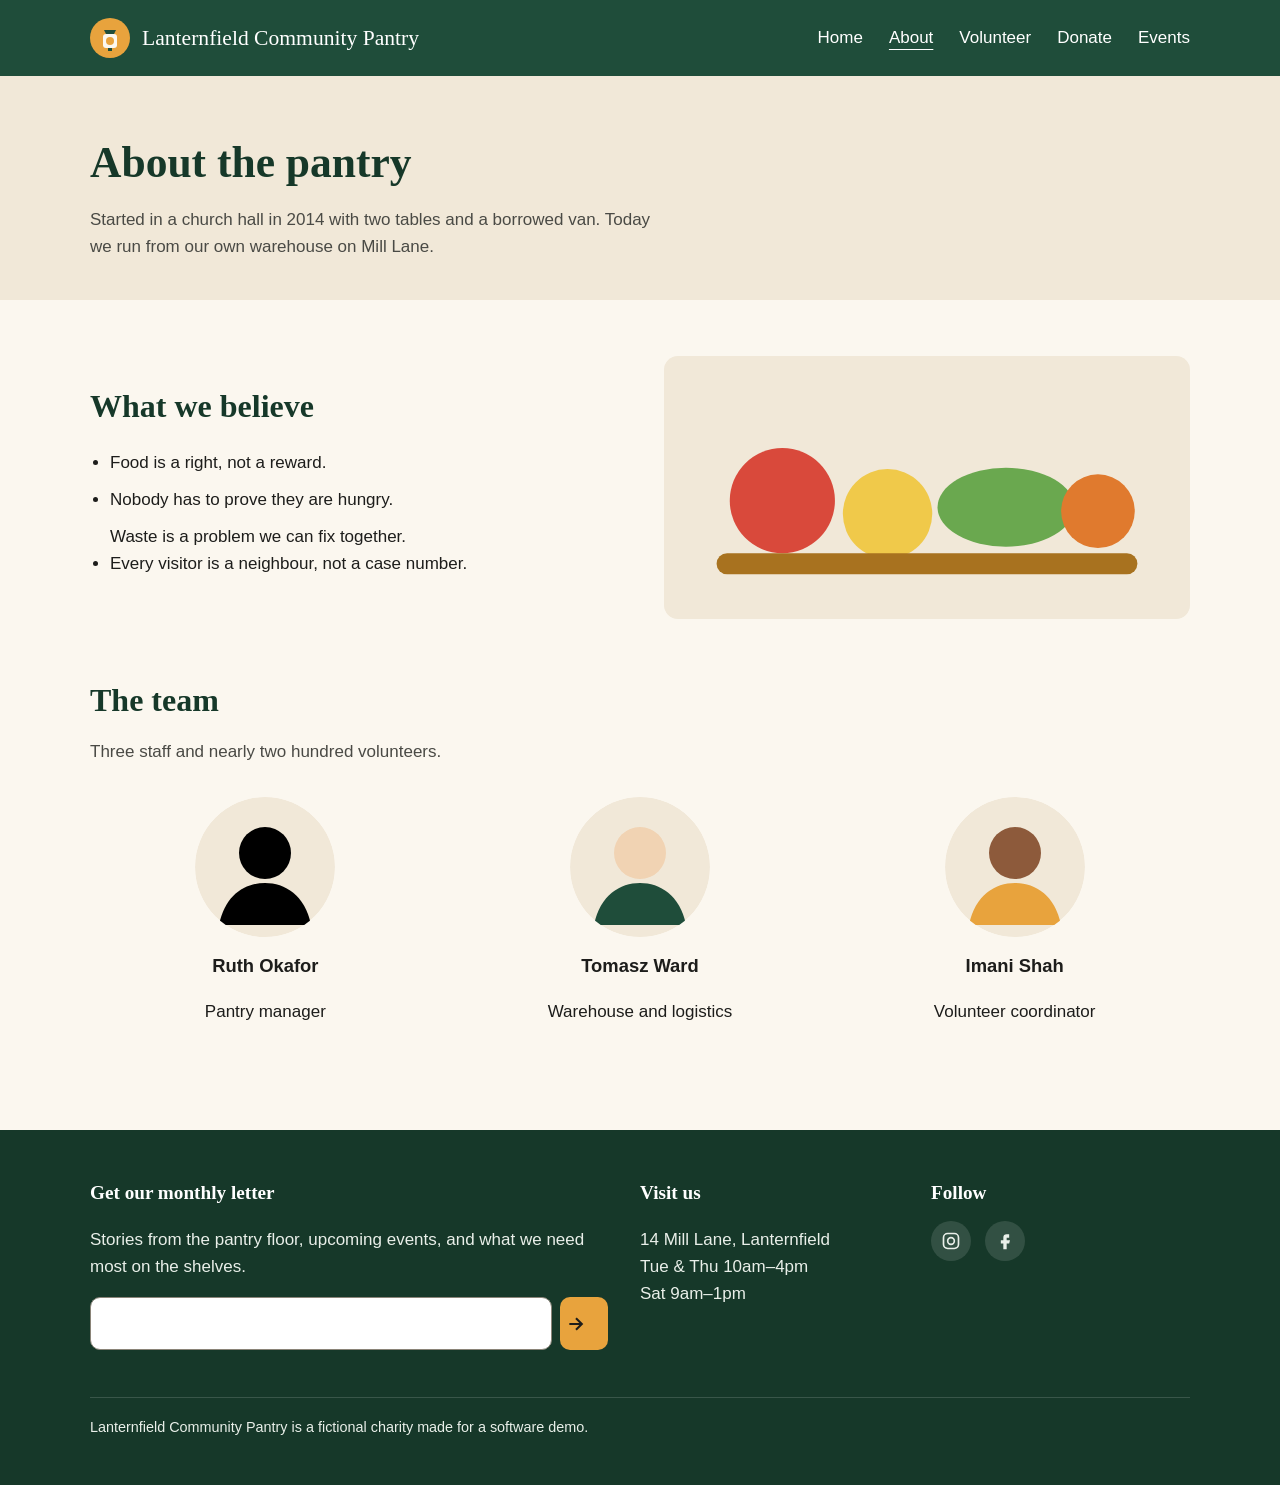
==== about.html @ 92d5aa12 "feat: add the demo charity site with known accessibility issues" ====
<!DOCTYPE html>
<html>
<head>
  <meta charset="utf-8">
  <meta name="viewport" content="width=device-width, initial-scale=1">
  <title>About us | Lanternfield Community Pantry</title>
  <link rel="stylesheet" href="css/styles.css">
</head>
<body>
  <header class="site-header">
    <div class="wrap">
      <a class="brand" href="index.html"><img src="img/logo.svg" alt=""> Lanternfield Community Pantry</a>
      <nav aria-label="Main">
        <ul class="nav">
          <li><a href="index.html">Home</a></li>
          <li><a href="about.html" aria-current="page">About</a></li>
          <li><a href="volunteer.html">Volunteer</a></li>
          <li><a href="donate.html">Donate</a></li>
          <li><a href="events.html">Events</a></li>
        </ul>
      </nav>
      <button class="menu-toggle" type="button" aria-label="Open menu">
        <svg width="24" height="24" viewBox="0 0 24 24" aria-hidden="true"><path d="M3 6h18M3 12h18M3 18h18" stroke="currentColor" stroke-width="2"/></svg>
      </button>
    </div>
  </header>
  <div class="page-hero">
    <div class="wrap">
      <h1>About the pantry</h1>
      <p>Started in a church hall in 2014 with two tables and a borrowed van. Today we run from our own warehouse on Mill Lane.</p>
    </div>
  </div>

  <div class="wrap" style="padding: 56px 0">
    <div class="split">
      <div>
        <h2>What we believe</h2>
        <ul class="values">
          <li>Food is a right, not a reward.</li>
          <li>Nobody has to prove they are hungry.</li>
          <div>Waste is a problem we can fix together.</div>
          <li>Every visitor is a neighbour, not a case number.</li>
        </ul>
      </div>
      <img src="img/produce.svg" alt="Fresh fruit and vegetables lined up on a table">
    </div>

    <h2 style="margin-top: 56px">The team</h2>
    <p class="lead">Three staff and nearly two hundred volunteers.</p>
    <div class="team">
      <div class="team-member"><img src="img/team-1.svg"><h3>Ruth Okafor</h3><p>Pantry manager</p></div>
      <div class="team-member"><img src="img/team-2.svg"><h3>Tomasz Ward</h3><p>Warehouse and logistics</p></div>
      <div class="team-member"><img src="img/team-3.svg" alt="Portrait of Imani Shah"><h3>Imani Shah</h3><p>Volunteer coordinator</p></div>
    </div>
  </div>
  <footer class="site-footer">
    <div class="wrap">
      <div>
        <h2>Get our monthly letter</h2>
        <p>Stories from the pantry floor, upcoming events, and what we need most on the shelves.</p>
        <form class="newsletter" action="#" method="post">
          <label class="visually-hidden" for="newsletter-email">Email address</label>
          <input id="newsletter-email" type="email" name="email" autocomplete="email">
          <button type="submit" aria-label="Subscribe">
            <svg width="20" height="20" viewBox="0 0 24 24" aria-hidden="true"><path d="M4 12h14M12 5l7 7-7 7" stroke="#1d1d1b" stroke-width="2.5" fill="none"/></svg>
          </button>
        </form>
      </div>
      <div>
        <h2>Visit us</h2>
        <p>14 Mill Lane, Lanternfield<br>Tue &amp; Thu 10am&ndash;4pm<br>Sat 9am&ndash;1pm</p>
      </div>
      <div>
        <h2>Follow</h2>
        <ul class="social">
          <li><a href="#" aria-label="Lanternfield Pantry on Instagram"><svg width="20" height="20" viewBox="0 0 24 24" aria-hidden="true"><rect x="3" y="3" width="18" height="18" rx="5" stroke="currentColor" stroke-width="2" fill="none"/><circle cx="12" cy="12" r="4" stroke="currentColor" stroke-width="2" fill="none"/></svg></a></li>
          <li><a href="#" aria-label="Lanternfield Pantry on Facebook"><svg width="20" height="20" viewBox="0 0 24 24" aria-hidden="true"><path d="M14 8h3V4h-3a4 4 0 0 0-4 4v3H7v4h3v7h4v-7h3l1-4h-4V8z" fill="currentColor"/></svg></a></li>
        </ul>
      </div>
      <p class="legal">Lanternfield Community Pantry is a fictional charity made for a software demo.</p>
    </div>
  </footer>
</body>
</html>
---- css/styles.css ----
:root {
  --green: #1f4d3a;
  --green-dark: #163829;
  --cream: #fbf7ef;
  --sand: #f1e8d8;
  --amber: #e8a33d;
  --ink: #1d1d1b;
  --ink-soft: #4a4a45;
  --faint: #a8a39a;
  --radius: 14px;
  --serif: Georgia, "Iowan Old Style", "Times New Roman", serif;
  --sans: -apple-system, BlinkMacSystemFont, "Segoe UI", Roboto, "Helvetica Neue", Arial, sans-serif;
}

* { box-sizing: border-box; }

body {
  margin: 0;
  font-family: var(--sans);
  font-size: 17px;
  line-height: 1.6;
  color: var(--ink);
  background: var(--cream);
}

img, svg { display: block; max-width: 100%; }

a { color: var(--green); }

.wrap { width: min(1100px, 92vw); margin: 0 auto; }

/* Header */
.site-header { background: var(--green); color: #fff; }
.site-header .wrap { display: flex; align-items: center; justify-content: space-between; padding: 18px 0; }
.brand { display: flex; align-items: center; gap: 12px; color: #fff; text-decoration: none; font-family: var(--serif); font-size: 1.35rem; }
.brand img { width: 40px; height: 40px; }
.nav { display: flex; gap: 26px; list-style: none; margin: 0; padding: 0; }
.nav a { color: #fff; text-decoration: none; font-weight: 500; }
.nav a:hover, .nav a[aria-current="page"] { text-decoration: underline; text-underline-offset: 6px; }
.menu-toggle { display: none; background: none; border: 0; color: #fff; padding: 8px; cursor: pointer; }

/* Hero */
.hero { background: var(--green); color: #fff; padding: 56px 0 88px; }
.hero .wrap { display: grid; grid-template-columns: 1.1fr 0.9fr; gap: 48px; align-items: center; }
.hero h1 { font-family: var(--serif); font-size: clamp(2.2rem, 4vw, 3.4rem); line-height: 1.1; margin: 0 0 18px; }
.hero p { font-size: 1.15rem; max-width: 34ch; margin: 0 0 28px; }
.hero img { border-radius: var(--radius); }

.page-hero { background: var(--sand); padding: 52px 0 40px; }
.page-hero h1 { font-family: var(--serif); font-size: clamp(2rem, 3.4vw, 2.8rem); margin: 0 0 8px; color: var(--green-dark); }
.page-hero p { margin: 0; color: var(--ink-soft); max-width: 60ch; }

/* Buttons */
.button { display: inline-block; background: var(--amber); color: var(--ink); padding: 14px 26px; border-radius: 999px; font-weight: 700; text-decoration: none; border: 0; font-size: 1rem; cursor: pointer; }
.button:hover { background: #f0b65a; }
.button.secondary { background: transparent; color: #fff; box-shadow: inset 0 0 0 2px #fff; margin-left: 10px; }

/* Sections */
section { padding: 64px 0; }
h2 { font-family: var(--serif); font-size: 2rem; color: var(--green-dark); margin: 0 0 12px; }
h3 { font-size: 1.15rem; margin: 0 0 8px; }
.lead { color: var(--ink-soft); max-width: 62ch; margin: 0 0 32px; }
.muted { color: var(--faint); }

.stats { display: grid; grid-template-columns: repeat(3, 1fr); gap: 24px; margin-top: -48px; }
.stat { background: #fff; border-radius: var(--radius); padding: 26px; box-shadow: 0 10px 30px rgba(31, 77, 58, 0.08); }
.stat strong { display: block; font-family: var(--serif); font-size: 2.3rem; color: var(--green); }

.cards { display: grid; grid-template-columns: repeat(3, 1fr); gap: 24px; }
.card { background: #fff; border-radius: var(--radius); overflow: hidden; box-shadow: 0 6px 20px rgba(0, 0, 0, 0.05); }
.card img { width: 100%; height: 170px; object-fit: cover; }
.card-body { padding: 22px; }
.card-body p { margin: 0 0 12px; color: var(--ink-soft); }

.split { display: grid; grid-template-columns: 1fr 1fr; gap: 48px; align-items: center; }
.split img { border-radius: var(--radius); }

.team { display: grid; grid-template-columns: repeat(3, 1fr); gap: 24px; }
.team-member { text-align: center; }
.team-member img { width: 140px; height: 140px; border-radius: 50%; margin: 0 auto 14px; }
.values { padding-left: 20px; }
.values li { margin-bottom: 10px; }

/* Forms */
.form { background: #fff; border-radius: var(--radius); padding: 32px; box-shadow: 0 6px 20px rgba(0, 0, 0, 0.05); display: grid; gap: 18px; max-width: 620px; }
.field { display: grid; gap: 6px; }
.field-label { font-weight: 600; }
input, select, textarea { font: inherit; padding: 12px 14px; border: 1px solid #8a8478; border-radius: 10px; background: #fff; color: var(--ink); }
textarea { min-height: 120px; }
.amounts { display: flex; gap: 12px; flex-wrap: wrap; }
.amounts label { display: flex; align-items: center; gap: 8px; background: var(--sand); padding: 10px 16px; border-radius: 999px; cursor: pointer; }
.hint { font-size: 0.9rem; color: var(--ink-soft); }

/* Events */
.event { display: grid; grid-template-columns: 110px 1fr; gap: 24px; background: #fff; border-radius: var(--radius); padding: 24px; margin-bottom: 18px; }
.event-date { background: var(--green); color: #fff; border-radius: 10px; text-align: center; padding: 14px 0; font-family: var(--serif); }
.event-date strong { display: block; font-size: 2rem; line-height: 1; }
.event p { margin: 0 0 8px; color: var(--ink-soft); }
.pager { display: flex; gap: 2px; align-items: center; margin-top: 24px; }
.pager a { display: inline-block; width: 16px; height: 16px; font-size: 11px; line-height: 16px; text-align: center; text-decoration: none; background: var(--sand); border-radius: 3px; }
.carousel { display: flex; align-items: center; gap: 16px; }
.carousel button { background: var(--green); color: #fff; border: 0; border-radius: 50%; width: 44px; height: 44px; cursor: pointer; }

/* Footer */
.site-footer { background: var(--green-dark); color: #e9efe9; padding: 48px 0 32px; margin-top: 32px; }
.site-footer .wrap { display: grid; grid-template-columns: 2fr 1fr 1fr; gap: 32px; }
.site-footer a { color: #e9efe9; }
.site-footer h2 { color: #fff; font-size: 1.2rem; }
.newsletter { display: flex; gap: 8px; }
.newsletter input { flex: 1; }
.newsletter button { background: var(--amber); border: 0; border-radius: 10px; width: 48px; cursor: pointer; }
.social { display: flex; gap: 14px; list-style: none; padding: 0; margin: 0; }
.social a { display: inline-flex; width: 40px; height: 40px; align-items: center; justify-content: center; background: rgba(255, 255, 255, 0.12); border-radius: 50%; }
.legal { grid-column: 1 / -1; border-top: 1px solid rgba(255, 255, 255, 0.15); padding-top: 18px; font-size: 0.9rem; }

@media (max-width: 800px) {
  .hero .wrap, .split, .cards, .stats, .team, .site-footer .wrap { grid-template-columns: 1fr; }
  .nav { display: none; }
  .menu-toggle { display: block; }
}

.visually-hidden { position: absolute; width: 1px; height: 1px; padding: 0; margin: -1px; overflow: hidden; clip: rect(0 0 0 0); white-space: nowrap; border: 0; }
.icon-row { display: flex; gap: 16px; margin-top: 18px; }
.icon-row a { display: inline-flex; width: 48px; height: 48px; align-items: center; justify-content: center; background: var(--sand); border-radius: 12px; color: var(--green); }
.icon-button { display: inline-flex; align-items: center; justify-content: center; width: 44px; height: 44px; border-radius: 50%; border: 2px solid var(--green); background: #fff; color: var(--green); cursor: pointer; }
.event .muted { color: var(--faint); }
.toggle { display: flex; align-items: center; gap: 10px; cursor: pointer; }
.toggle-box { width: 22px; height: 22px; border: 2px solid var(--green); border-radius: 6px; background: #fff; }
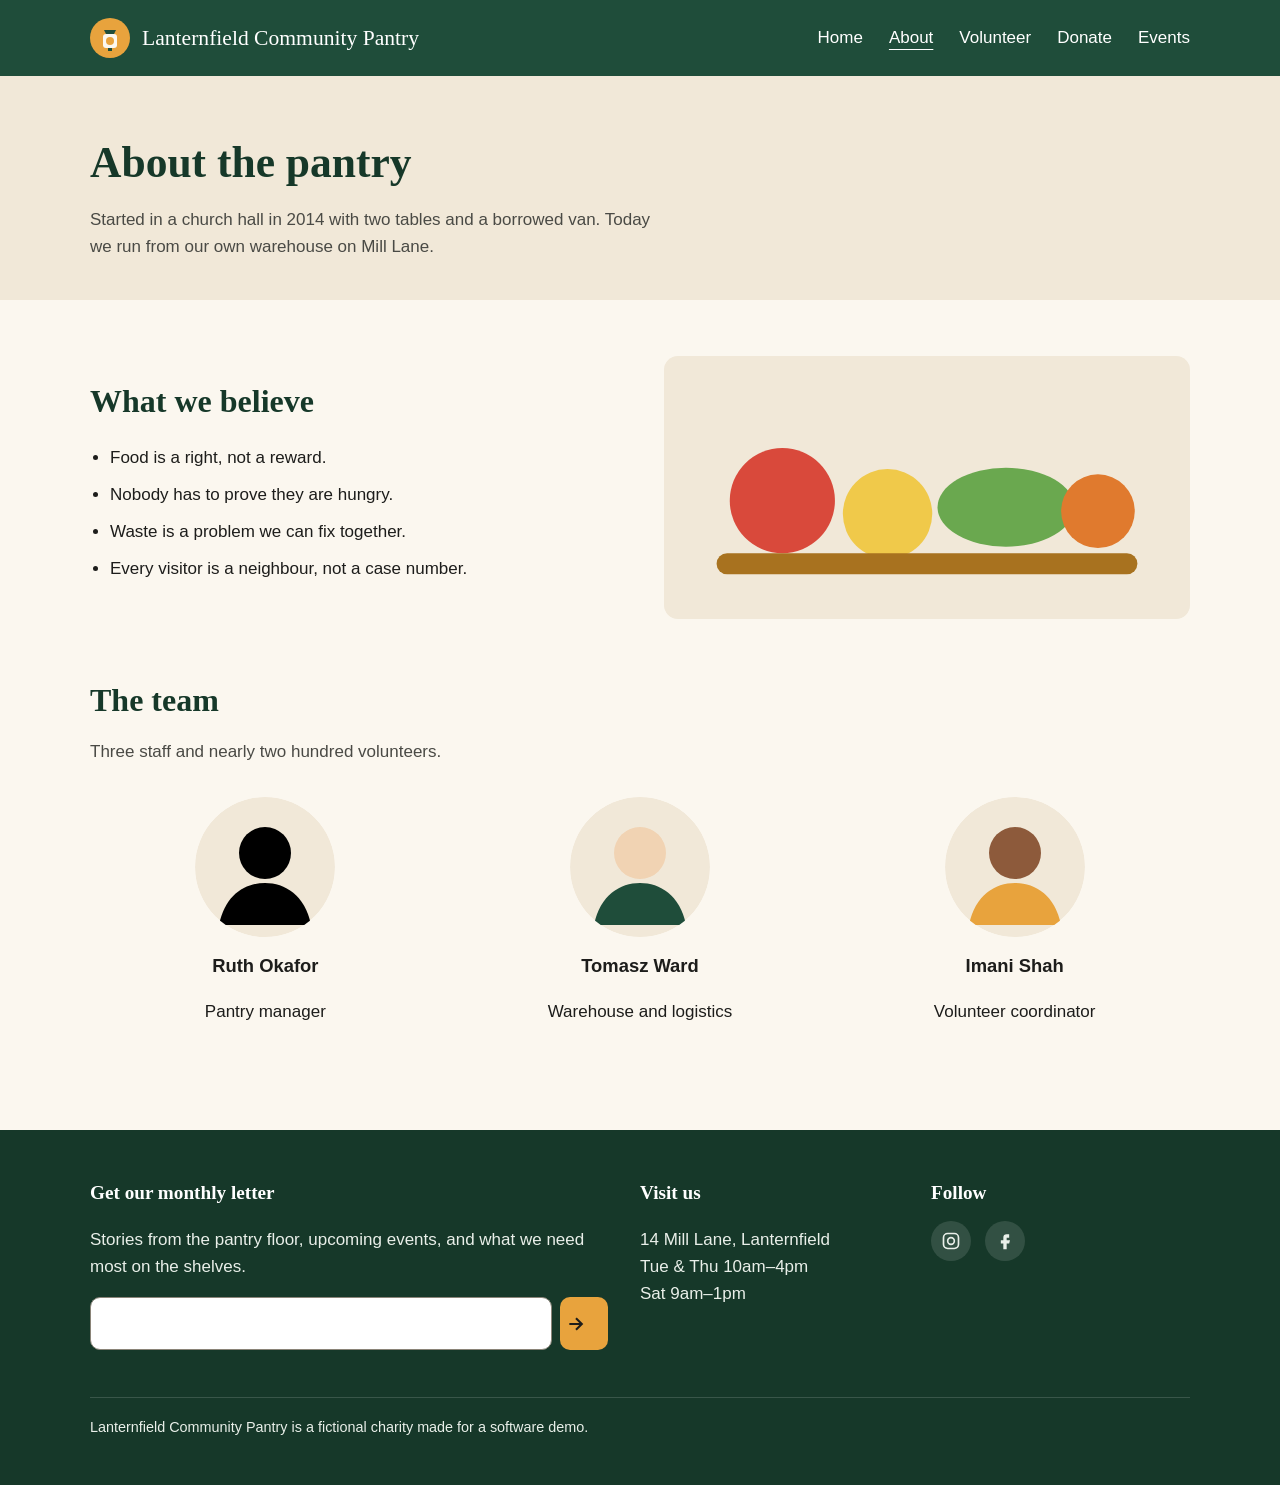
==== commit b0ac0618: "fix: accessibility fixes for wcag 2.2 aa" ====
--- a/about.html
+++ b/about.html
@@ -1,5 +1,5 @@
 <!DOCTYPE html>
-<html>
+<html lang="en">
 <head>
   <meta charset="utf-8">
   <meta name="viewport" content="width=device-width, initial-scale=1">
@@ -38,7 +38,7 @@
         <ul class="values">
           <li>Food is a right, not a reward.</li>
           <li>Nobody has to prove they are hungry.</li>
-          <div>Waste is a problem we can fix together.</div>
+          <li>Waste is a problem we can fix together.</li>
           <li>Every visitor is a neighbour, not a case number.</li>
         </ul>
       </div>
@@ -48,8 +48,8 @@
     <h2 style="margin-top: 56px">The team</h2>
     <p class="lead">Three staff and nearly two hundred volunteers.</p>
     <div class="team">
-      <div class="team-member"><img src="img/team-1.svg"><h3>Ruth Okafor</h3><p>Pantry manager</p></div>
-      <div class="team-member"><img src="img/team-2.svg"><h3>Tomasz Ward</h3><p>Warehouse and logistics</p></div>
+      <div class="team-member"><img src="img/team-1.svg" alt="Portrait of Ruth Okafor"><h3>Ruth Okafor</h3><p>Pantry manager</p></div>
+      <div class="team-member"><img src="img/team-2.svg" alt="Portrait of Tomasz Ward"><h3>Tomasz Ward</h3><p>Warehouse and logistics</p></div>
       <div class="team-member"><img src="img/team-3.svg" alt="Portrait of Imani Shah"><h3>Imani Shah</h3><p>Volunteer coordinator</p></div>
     </div>
   </div>
--- a/css/styles.css
+++ b/css/styles.css
@@ -6,7 +6,7 @@
   --amber: #e8a33d;
   --ink: #1d1d1b;
   --ink-soft: #4a4a45;
-  --faint: #a8a39a;
+  --faint: #6c675f;
   --radius: 14px;
   --serif: Georgia, "Iowan Old Style", "Times New Roman", serif;
   --sans: -apple-system, BlinkMacSystemFont, "Segoe UI", Roboto, "Helvetica Neue", Arial, sans-serif;
@@ -97,7 +97,7 @@
 .event-date strong { display: block; font-size: 2rem; line-height: 1; }
 .event p { margin: 0 0 8px; color: var(--ink-soft); }
 .pager { display: flex; gap: 2px; align-items: center; margin-top: 24px; }
-.pager a { display: inline-block; width: 16px; height: 16px; font-size: 11px; line-height: 16px; text-align: center; text-decoration: none; background: var(--sand); border-radius: 3px; }
+.pager a { display: inline-block; width: 24px; height: 24px; font-size: 11px; line-height: 24px; text-align: center; text-decoration: none; background: var(--sand); border-radius: 3px; }
 .carousel { display: flex; align-items: center; gap: 16px; }
 .carousel button { background: var(--green); color: #fff; border: 0; border-radius: 50%; width: 44px; height: 44px; cursor: pointer; }
 
